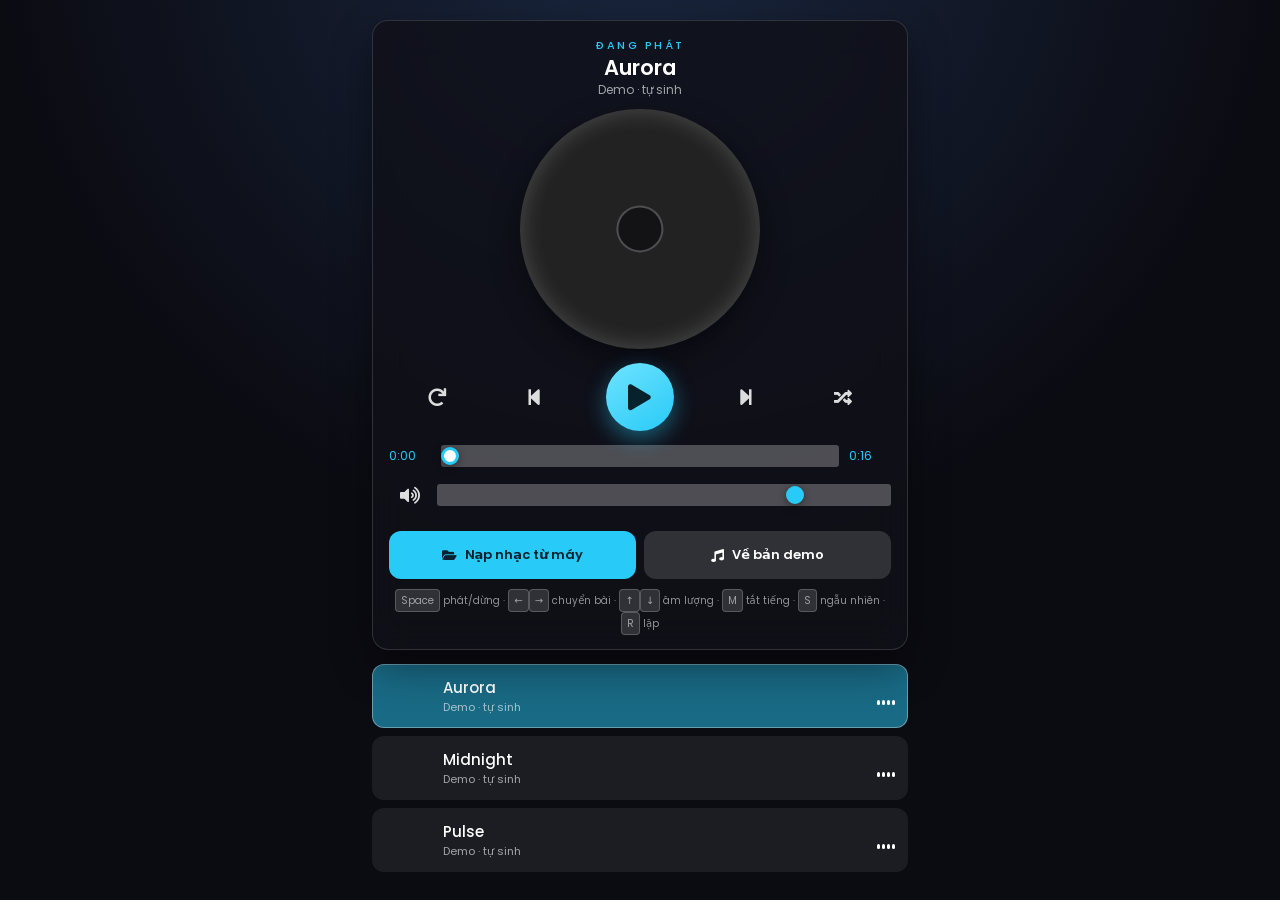
==== android/app/src/main/assets/www/index.html @ bdb205fd "Music Player: glassmorphism web player + Android WebView wrapper - HTML/CSS/JS thuan, khong framewor" ====
<!DOCTYPE html>
<html lang="vi">
  <head>
    <meta charset="UTF-8" />
    <!-- viewport-fit=cover để env(safe-area-inset-*) hoạt động trên máy có notch -->
    <meta
      name="viewport"
      content="width=device-width, initial-scale=1.0, maximum-scale=1.0, user-scalable=no, viewport-fit=cover"
    />
    <meta name="theme-color" content="#0B0B12" />
    <title>Music Player</title>

    <link rel="stylesheet" href="https://cdnjs.cloudflare.com/ajax/libs/font-awesome/5.15.2/css/all.min.css" />
    <link rel="preconnect" href="https://fonts.gstatic.com" crossorigin />
    <link
      rel="stylesheet"
      href="https://fonts.googleapis.com/css2?family=Poppins:wght@300;400;500;600;700&display=swap"
    />
    <link rel="stylesheet" href="style.css" />
  </head>

  <body>
    <div class="player" id="player">
      <!-- ============ DASHBOARD ============ -->
      <div class="dashboard">
        <header>
          <h4>ĐANG PHÁT</h4>
          <h2 id="nowPlaying">—</h2>
          <p class="now-artist" id="nowArtist"></p>
        </header>

        <div class="cd" id="cd">
          <div class="cd-thumb" id="cdThumb"></div>
        </div>

        <p class="error-msg" id="errorMsg" hidden></p>

        <div class="control">
          <button class="btn btn-repeat" id="repeatBtn" aria-label="Lặp">
            <i class="fas fa-redo"></i>
            <span class="badge" id="repeatBadge" hidden>1</span>
          </button>
          <button class="btn btn-prev" id="prevBtn" aria-label="Bài trước">
            <i class="fas fa-step-backward"></i>
          </button>
          <button class="btn btn-toggle-play" id="playBtn" aria-label="Phát hoặc dừng">
            <i class="fas fa-pause icon-pause"></i>
            <i class="fas fa-play icon-play"></i>
          </button>
          <button class="btn btn-next" id="nextBtn" aria-label="Bài sau">
            <i class="fas fa-step-forward"></i>
          </button>
          <button class="btn btn-random" id="randomBtn" aria-label="Ngẫu nhiên">
            <i class="fas fa-random"></i>
          </button>
        </div>

        <div class="progress-div">
          <div class="time time-start" id="timeStart">0:00</div>
          <input
            id="progress"
            class="progress"
            type="range"
            value="0"
            step="0.1"
            min="0"
            max="100"
            aria-label="Tiến trình"
          />
          <div class="time time-end" id="timeEnd">0:00</div>
        </div>

        <div class="volume-div">
          <button class="btn btn-mute" id="muteBtn" aria-label="Tắt tiếng">
            <i class="fas fa-volume-up" id="volIcon"></i>
          </button>
          <input
            id="volume"
            class="volume"
            type="range"
            min="0"
            max="1"
            step="0.01"
            value="0.8"
            aria-label="Âm lượng"
          />
        </div>

        <!-- Nạp nhạc thật từ máy -->
        <div class="load-row">
          <input
            type="file"
            id="fileInput"
            accept="audio/*"
            multiple
            hidden
          />
          <button class="btn-load" id="btnLoad">
            <i class="fas fa-folder-open"></i>
            <span>Nạp nhạc từ máy</span>
          </button>
          <button class="btn-load btn-ghost" id="btnDemo">
            <i class="fas fa-music"></i>
            <span>Về bản demo</span>
          </button>
        </div>

        <p class="hint">
          <kbd>Space</kbd> phát/dừng · <kbd>←</kbd><kbd>→</kbd> chuyển bài ·
          <kbd>↑</kbd><kbd>↓</kbd> âm lượng · <kbd>M</kbd> tắt tiếng · <kbd>S</kbd> ngẫu nhiên · <kbd>R</kbd> lặp
        </p>
      </div>

      <!-- ============ PLAYLIST ============ -->
      <div class="playlist" id="playlist"></div>
    </div>

    <audio id="audio" preload="metadata" playsinline></audio>

    <script src="main.js"></script>
  </body>
</html>
---- android/app/src/main/assets/www/style.css ----
/* ==========================================================
   Music Player — bản Android
   Tương thích mọi kích thước: dùng rem/clamp, không khoá px cứng.
   Có padding safe-area để không bị che bởi notch / thanh trạng thái.
   ========================================================== */

:root {
  --primary: #28caf7;
  --primary-soft: rgba(40, 202, 247, 0.5);
  --glass-2: rgba(255, 255, 255, 0.14);
  --radius: 16px;
  --shadow: 0 18px 40px rgba(0, 0, 0, 0.4);
  --ease: cubic-bezier(0.22, 0.61, 0.36, 1);
  --tap: 48px; /* vùng chạm tối thiểu chuẩn Android */
}

* {
  margin: 0;
  padding: 0;
  box-sizing: border-box;
  -webkit-tap-highlight-color: transparent;
}

html {
  box-sizing: border-box;
  font-family: "Poppins", system-ui, -apple-system, "Segoe UI", sans-serif;
  scroll-behavior: smooth;
  -webkit-text-size-adjust: 100%;
}

body {
  min-height: 100vh;
  background: radial-gradient(circle at 50% -10%, #1a2740 0%, #0b0b12 55%);
  background-attachment: fixed;
  color: #fff;
  /* Chừa chỗ cho notch + thanh điều hướng trên mọi thiết bị */
  padding: env(safe-area-inset-top) env(safe-area-inset-right)
    env(safe-area-inset-bottom) env(safe-area-inset-left);
  overscroll-behavior-y: contain;
}

.player {
  max-width: 480px;
  margin: 0 auto;
  padding: 10px 12px calc(40px + env(safe-area-inset-bottom));
}

/* ============ DASHBOARD ============ */
.dashboard {
  position: sticky;
  top: calc(10px + env(safe-area-inset-top));
  z-index: 5;
  padding: 16px 16px 14px;
  background-color: rgba(16, 16, 24, 0.82);
  backdrop-filter: blur(18px) saturate(140%);
  -webkit-backdrop-filter: blur(18px) saturate(140%);
  border: 1px solid var(--glass-2);
  border-radius: var(--radius);
  box-shadow: var(--shadow);
}

header {
  text-align: center;
  margin-bottom: 10px;
}

header h4 {
  color: var(--primary);
  font-size: 11px;
  font-weight: 500;
  letter-spacing: 2.5px;
}

header h2 {
  font-size: clamp(17px, 4.6vw, 21px);
  font-weight: 600;
  line-height: 1.3;
  overflow: hidden;
  text-overflow: ellipsis;
  white-space: nowrap;
}

.now-artist {
  font-size: 12px;
  color: rgba(255, 255, 255, 0.62);
  overflow: hidden;
  text-overflow: ellipsis;
  white-space: nowrap;
}

/* CD — kích thước co theo bề rộng màn hình */
.cd {
  display: flex;
  margin: 0 auto;
  width: min(56vw, 210px);
  transition: opacity 0.1s linear;
}

.cd-thumb {
  width: 100%;
  padding-top: 100%;
  border-radius: 50%;
  background-color: #222;
  background-size: cover;
  background-position: center;
  position: relative;
  box-shadow:
    0 0 1.5em rgba(255, 255, 255, 0.2) inset,
    0 10px 30px rgba(0, 0, 0, 0.45);
}

.cd-thumb::after {
  content: "";
  position: absolute;
  top: 50%;
  left: 50%;
  width: 18%;
  height: 18%;
  transform: translate(-50%, -50%);
  border-radius: 50%;
  background: rgba(18, 18, 22, 0.9);
  border: 2px solid rgba(255, 255, 255, 0.25);
}

/* ============ CONTROLS ============ */
.control {
  display: flex;
  align-items: center;
  justify-content: space-around;
  padding: 14px 0 8px;
}

.btn {
  position: relative;
  background: none;
  border: 0;
  color: #ddd;
  /* Vùng chạm tối thiểu 48px cho ngón tay */
  min-width: var(--tap);
  min-height: var(--tap);
  display: flex;
  align-items: center;
  justify-content: center;
  font-size: 18px;
  cursor: pointer;
  transition: transform 0.16s var(--ease), color 0.16s var(--ease);
}

.btn:active {
  transform: scale(0.92);
}

.btn-toggle-play {
  width: 68px;
  height: 68px;
  min-width: 68px;
  min-height: 68px;
  border-radius: 50%;
  font-size: 26px;
  color: #06222c;
  background: linear-gradient(145deg, #6fe3ff, var(--primary));
  box-shadow: 0 8px 22px rgba(40, 202, 247, 0.42);
}

.icon-pause {
  display: none;
}

.player.playing .icon-pause {
  display: block;
}

.player.playing .icon-play {
  display: none;
}

.btn.active,
i.active {
  color: var(--primary);
}

.badge {
  position: absolute;
  top: 6px;
  right: 8px;
  background: var(--primary);
  color: #06222c;
  font-size: 9px;
  font-weight: 700;
  font-style: normal;
  width: 14px;
  height: 14px;
  line-height: 14px;
  text-align: center;
  border-radius: 50%;
}

/* ============ THANH TRƯỢC ============ */
.progress-div {
  display: flex;
  justify-content: space-between;
  align-items: center;
  gap: 10px;
  margin: 6px 0 4px;
}

.time {
  color: var(--primary);
  font-size: 12px;
  font-variant-numeric: tabular-nums;
  min-width: 42px;
}

.progress,
.volume {
  -webkit-appearance: none;
  appearance: none;
  background: rgba(255, 255, 255, 0.26);
  outline: none;
  cursor: pointer;
  border-radius: 3px;
  flex: 1;
  /* Cao hơn để dễ kéo bằng ngón tay */
  height: 22px;
  background-repeat: no-repeat;
  background-position: center;
}

.progress::-webkit-slider-thumb,
.volume::-webkit-slider-thumb {
  -webkit-appearance: none;
  width: 18px;
  height: 18px;
  border-radius: 50%;
  background: #fff;
  border: 3px solid var(--primary);
  box-shadow: 0 2px 8px rgba(0, 0, 0, 0.4);
}

.volume::-webkit-slider-thumb {
  border-color: var(--primary);
  background: var(--primary);
}

.volume-div {
  display: flex;
  align-items: center;
  gap: 6px;
  margin-top: 4px;
}

.btn-mute {
  min-width: 42px;
  padding: 0;
}

/* ============ NÚT NẠP NHẠC ============ */
.load-row {
  display: flex;
  gap: 8px;
  margin-top: 12px;
}

.btn-load {
  flex: 1;
  display: flex;
  align-items: center;
  justify-content: center;
  gap: 8px;
  min-height: var(--tap);
  padding: 10px 8px;
  border: 0;
  border-radius: 12px;
  background: var(--primary);
  color: #06222c;
  font-family: inherit;
  font-size: 13px;
  font-weight: 600;
  cursor: pointer;
  transition: transform 0.16s var(--ease), filter 0.16s var(--ease);
}

.btn-load:active {
  transform: scale(0.96);
  filter: brightness(0.9);
}

.btn-ghost {
  background: var(--glass-2);
  color: #fff;
}

/* ============ LỖI & GỢI Ý ============ */
.error-msg {
  margin-top: 10px;
  padding: 8px 12px;
  border-radius: 8px;
  background: rgba(255, 90, 90, 0.18);
  border: 1px solid rgba(255, 90, 90, 0.45);
  color: #ffd7d7;
  font-size: 12px;
  text-align: center;
}

.hint {
  margin-top: 10px;
  text-align: center;
  font-size: 10px;
  color: rgba(255, 255, 255, 0.55);
  line-height: 1.9;
}

kbd {
  display: inline-block;
  padding: 1px 5px;
  border-radius: 4px;
  background: rgba(255, 255, 255, 0.14);
  border: 1px solid rgba(255, 255, 255, 0.2);
  font-family: inherit;
  font-size: 10px;
}

/* ============ PLAYLIST ============ */
.playlist {
  margin-top: 14px;
}

.song {
  display: flex;
  align-items: center;
  margin-bottom: 8px;
  padding: 8px 12px;
  background-color: rgba(255, 255, 255, 0.07);
  border: 1px solid transparent;
  border-radius: 12px;
  cursor: pointer;
  transition: background-color 0.22s var(--ease), transform 0.22s var(--ease),
    border-color 0.22s var(--ease);
}

.song:active {
  transform: scale(0.99);
  background-color: rgba(255, 255, 255, 0.14);
}

.song.active {
  background-color: var(--primary-soft);
  border-color: rgba(255, 255, 255, 0.35);
}

.song .thumb {
  width: 46px;
  height: 46px;
  border-radius: 50%;
  background-size: cover;
  background-position: center;
  margin-right: 12px;
  flex-shrink: 0;
}

.song .body {
  flex: 1;
  min-width: 0;
}

.song .title {
  font-size: 15px;
  font-weight: 500;
  overflow: hidden;
  text-overflow: ellipsis;
  white-space: nowrap;
}

.song .author {
  font-size: 11px;
  color: rgba(255, 255, 255, 0.6);
  overflow: hidden;
  text-overflow: ellipsis;
  white-space: nowrap;
}

/* Equalizer nhảy ở bài đang phát */
.eq {
  display: flex;
  align-items: flex-end;
  gap: 2px;
  height: 18px;
  margin-left: 10px;
  flex-shrink: 0;
}

.eq span {
  width: 3px;
  height: 28%;
  background: #fff;
  border-radius: 2px;
}

.player.playing .song.active .eq span {
  animation: eq 0.9s ease-in-out infinite;
}

.eq span:nth-child(2) { animation-delay: 0.15s; }
.eq span:nth-child(3) { animation-delay: 0.3s; }
.eq span:nth-child(4) { animation-delay: 0.45s; }

@keyframes eq {
  0%, 100% { height: 25%; }
  50% { height: 100%; }
}

@media (prefers-reduced-motion: reduce) {
  * { animation-duration: 0.001ms !important; transition-duration: 0.001ms !important; }
}

/* ============ MÁY NHỎ ============ */
@media (max-width: 360px) {
  .player { padding: 8px 8px 30px; }
  .dashboard { padding: 12px 12px 10px; }
  .btn-toggle-play { width: 60px; height: 60px; min-width: 60px; min-height: 60px; }
  .hint { display: none; }
  .btn-load span { font-size: 12px; }
}

/* ============ MÁY LỚN / BẢNG ============ */
@media (min-width: 700px) {
  .player { max-width: 560px; padding-top: 20px; }
  .cd { width: 240px; }
}

/* ============ NGANG ============ */
@media (orientation: landscape) and (max-height: 520px) {
  .dashboard { padding: 10px 14px; }
  .cd { width: min(30vw, 130px); }
  .hint { display: none; }
}
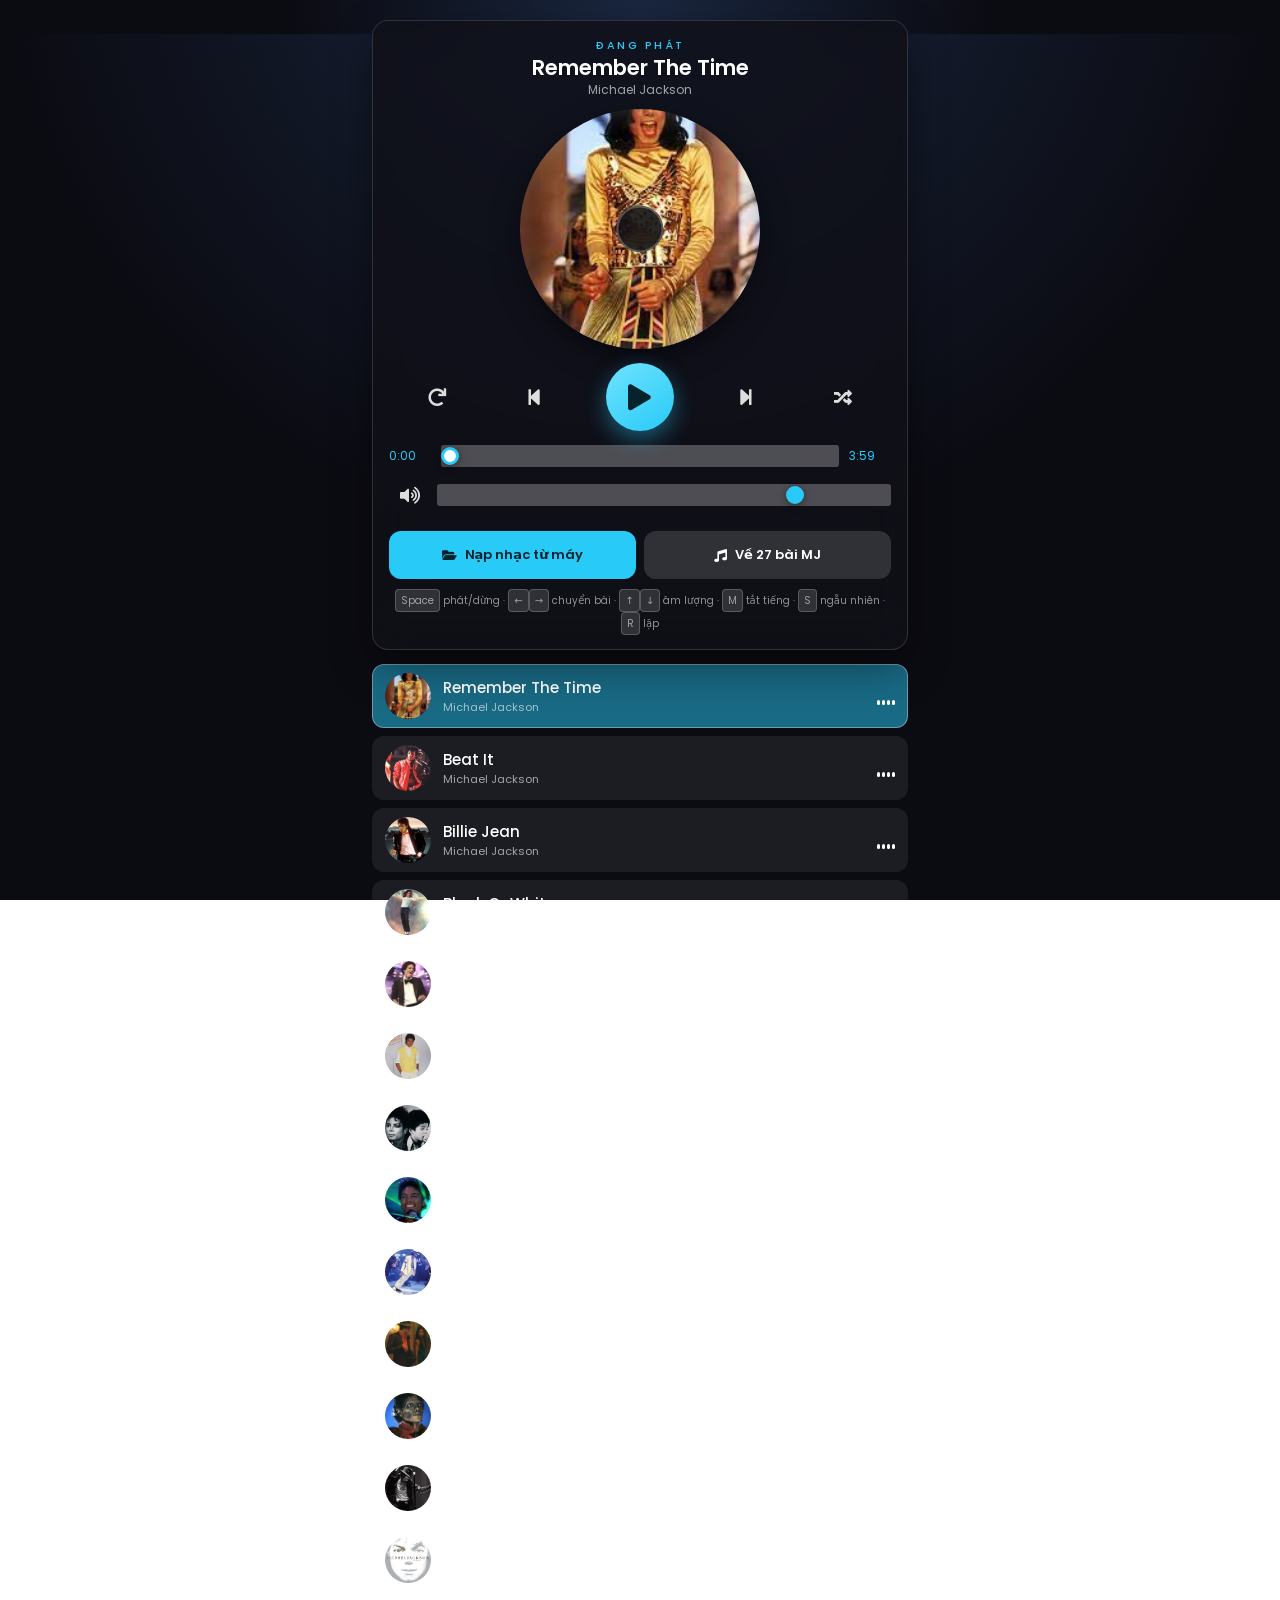
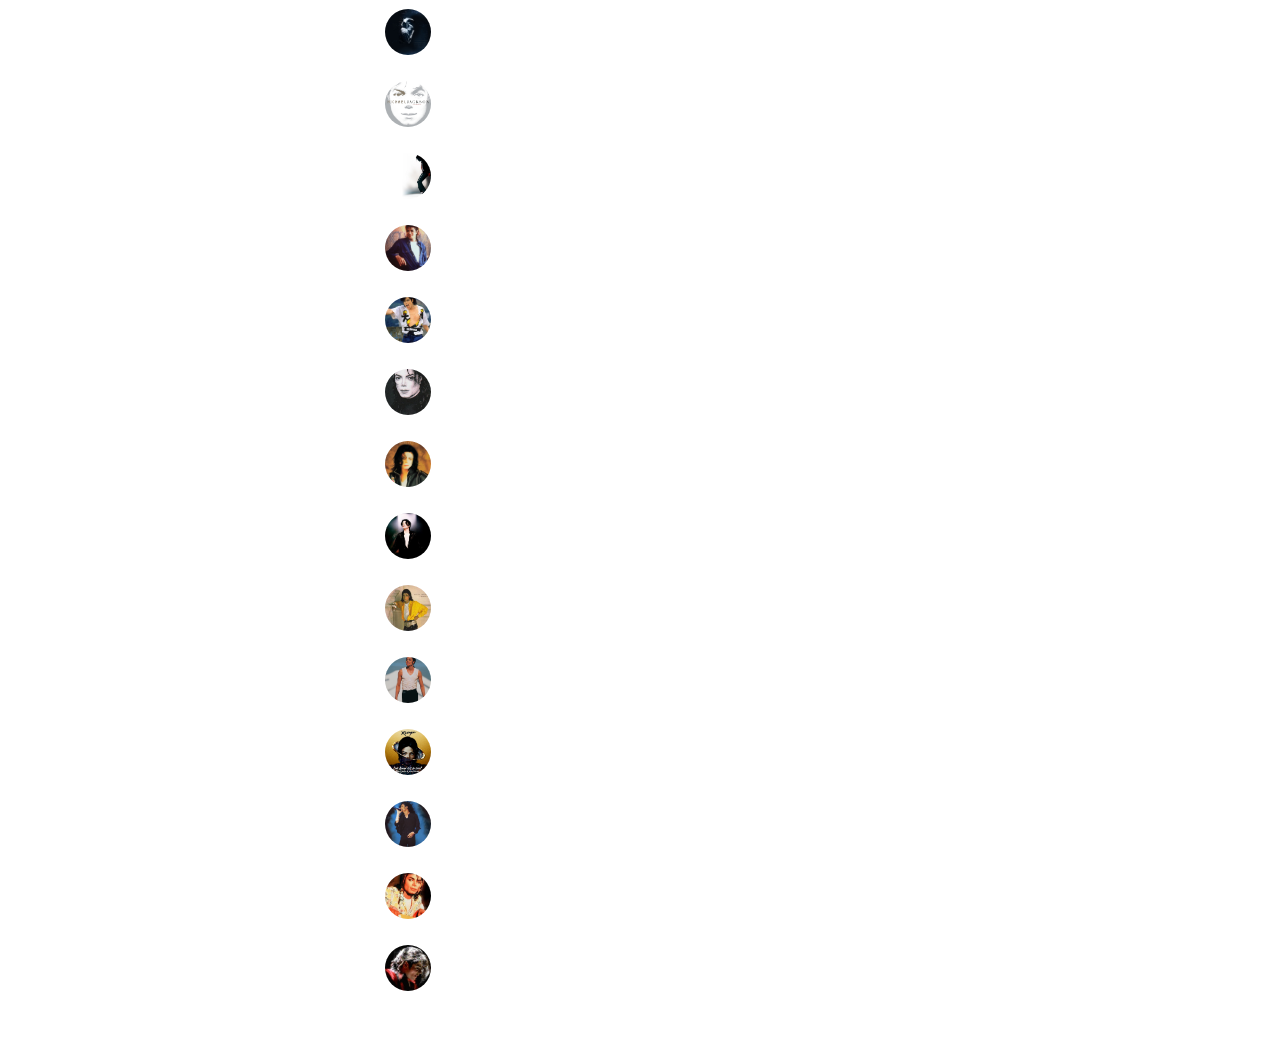
==== commit 5ba39235: "Dong bo web app da sua vao ban Android assets + build lai APK APK cu chua ban main.js/style.css cu (" ====
--- a/android/app/src/main/assets/www/index.html
+++ b/android/app/src/main/assets/www/index.html
@@ -16,7 +16,12 @@
       rel="stylesheet"
       href="https://fonts.googleapis.com/css2?family=Poppins:wght@300;400;500;600;700&display=swap"
     />
-    <link rel="stylesheet" href="style.css" />
+    <!--
+      Gắn ?v= cho CSS/JS: GitHub Pages cache file tĩnh (Cache-Control: max-age=600).
+      Không có query này thì sửa code xong người dùng vẫn thấy bản cũ.
+      Nhớ TĂNG số mỗi lần sửa style.css / main.js.
+    -->
+    <link rel="stylesheet" href="style.css?v=5" />
   </head>
 
   <body>
@@ -101,7 +106,7 @@
           </button>
           <button class="btn-load btn-ghost" id="btnDemo">
             <i class="fas fa-music"></i>
-            <span>Về bản demo</span>
+            <span>Về 27 bài MJ</span>
           </button>
         </div>
 
@@ -117,6 +122,6 @@
 
     <audio id="audio" preload="metadata" playsinline></audio>
 
-    <script src="main.js"></script>
+    <script src="main.js?v=5"></script>
   </body>
 </html>
--- a/android/app/src/main/assets/www/style.css
+++ b/android/app/src/main/assets/www/style.css
@@ -24,7 +24,6 @@
 html {
   box-sizing: border-box;
   font-family: "Poppins", system-ui, -apple-system, "Segoe UI", sans-serif;
-  scroll-behavior: smooth;
   -webkit-text-size-adjust: 100%;
 }
 
@@ -43,6 +42,23 @@
   max-width: 480px;
   margin: 0 auto;
   padding: 10px 12px calc(40px + env(safe-area-inset-bottom));
+}
+
+/*
+  Dashboard position:sticky tụt 10px dưới đỉnh → khe hở 10px ở trên.
+  Bài hát cuộn lên sẽ lọt vào khe đó và bị cắt cụt, trông như lỗi render.
+  Lớp phủ này dùng ĐÚNG nền của body nên liền mạch, không thấy đường nối.
+*/
+.player::before {
+  content: "";
+  position: fixed;
+  top: 0;
+  left: 0;
+  right: 0;
+  height: calc(34px + env(safe-area-inset-top));
+  background: radial-gradient(circle at 50% -10%, #1a2740 0%, #0b0b12 55%);
+  z-index: 4;
+  pointer-events: none;
 }
 
 /* ============ DASHBOARD ============ */
@@ -88,12 +104,16 @@
   white-space: nowrap;
 }
 
-/* CD — kích thước co theo bề rộng màn hình */
+/* CD — kích thước co theo bề rộng màn hình.
+   QUAN TRỌNG: co bằng transform:scale() chứ KHÔNG đổi width.
+   Đổi width sẽ làm chiều cao dashboard (position:sticky) thay đổi theo scroll,
+   khiến logic canh bài đang phát không bao giờ khớp. transform không chiếm chỗ layout. */
 .cd {
   display: flex;
   margin: 0 auto;
   width: min(56vw, 210px);
-  transition: opacity 0.1s linear;
+  transform-origin: top center;
+  transition: transform 0.12s linear, opacity 0.12s linear;
 }
 
 .cd-thumb {
@@ -291,15 +311,39 @@
 }
 
 /* ============ LỖI & GỢI Ý ============ */
+/*
+  Lỗi phải là TOAST CỐ ĐỊNH, tuyệt đối không nằm trong dashboard.
+  Lý do: dashboard position:sticky — nếu hộp lỗi nằm bên trong, lúc nó xuất hiện/ẩn
+  sẽ đổi chiều cao dashboard, đẩy toàn bộ playlist, làm hỏng logic canh bài đang phát.
+*/
 .error-msg {
-  margin-top: 10px;
-  padding: 8px 12px;
-  border-radius: 8px;
-  background: rgba(255, 90, 90, 0.18);
-  border: 1px solid rgba(255, 90, 90, 0.45);
-  color: #ffd7d7;
-  font-size: 12px;
+  position: fixed;
+  left: 50%;
+  transform: translateX(-50%);
+  bottom: calc(16px + env(safe-area-inset-bottom));
+  z-index: 50;
+  width: min(420px, calc(100vw - 32px));
+  margin: 0;
+  padding: 10px 14px;
+  border-radius: 10px;
+  background: rgba(150, 24, 32, 0.94);
+  border: 1px solid rgba(255, 120, 120, 0.5);
+  color: #ffe4e4;
+  font-size: 12.5px;
   text-align: center;
+  box-shadow: 0 10px 30px rgba(0, 0, 0, 0.5);
+  animation: toast-in 0.2s ease-out;
+}
+
+@keyframes toast-in {
+  from {
+    opacity: 0;
+    transform: translateX(-50%) translateY(8px);
+  }
+  to {
+    opacity: 1;
+    transform: translateX(-50%) translateY(0);
+  }
 }
 
 .hint {
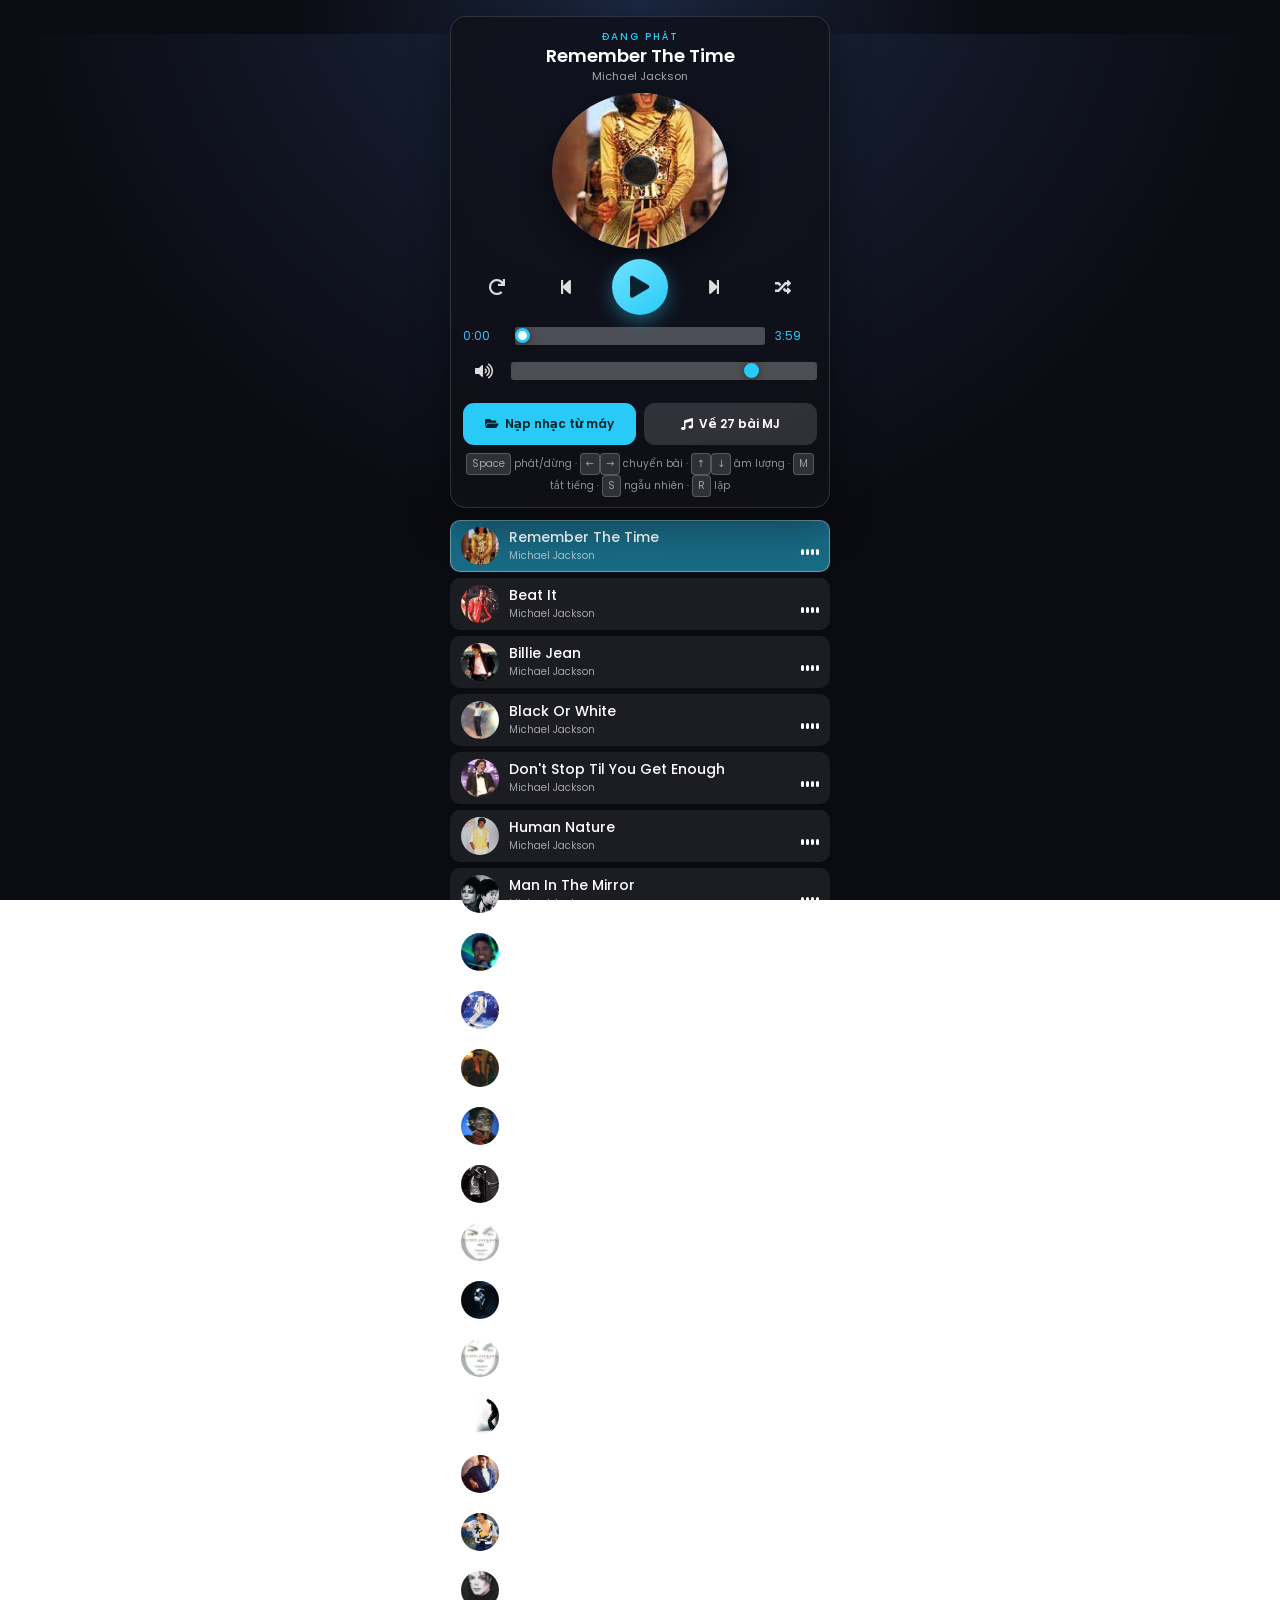
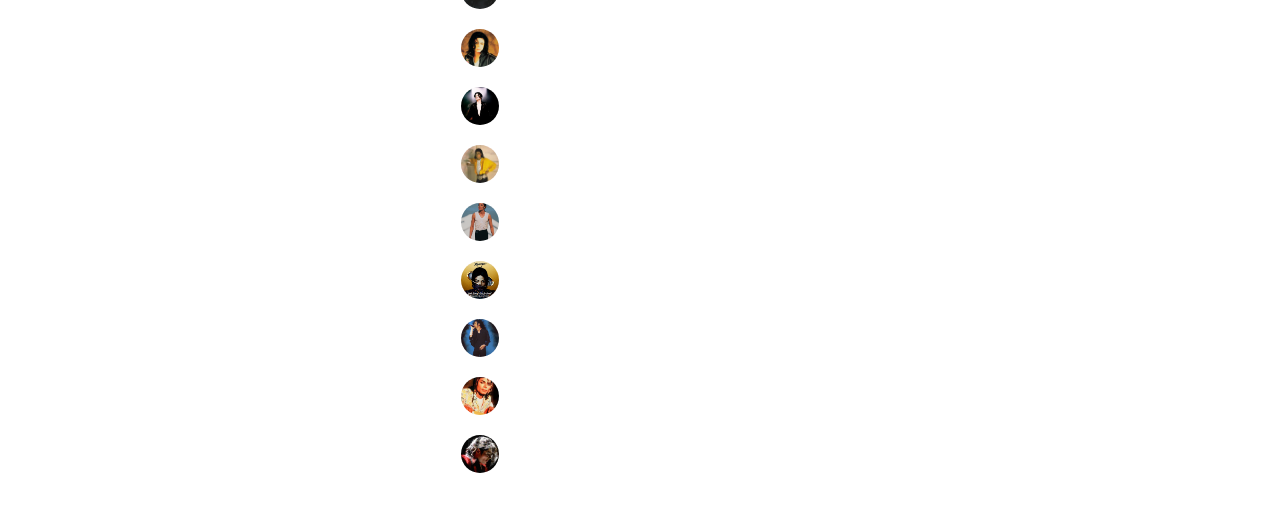
==== commit 5d28be08: "Giao dien nho gon + dia co that su khi cuon - applyCd: chia range sai (cdFull*260) nen dia gan nhu k" ====
--- a/android/app/src/main/assets/www/index.html
+++ b/android/app/src/main/assets/www/index.html
@@ -21,7 +21,7 @@
       Không có query này thì sửa code xong người dùng vẫn thấy bản cũ.
       Nhớ TĂNG số mỗi lần sửa style.css / main.js.
     -->
-    <link rel="stylesheet" href="style.css?v=5" />
+    <link rel="stylesheet" href="style.css?v=6" />
   </head>
 
   <body>
@@ -122,6 +122,6 @@
 
     <audio id="audio" preload="metadata" playsinline></audio>
 
-    <script src="main.js?v=5"></script>
+    <script src="main.js?v=6"></script>
   </body>
 </html>
--- a/android/app/src/main/assets/www/style.css
+++ b/android/app/src/main/assets/www/style.css
@@ -39,9 +39,9 @@
 }
 
 .player {
-  max-width: 480px;
+  max-width: 360px;
   margin: 0 auto;
-  padding: 10px 12px calc(40px + env(safe-area-inset-bottom));
+  padding: 10px 10px calc(30px + env(safe-area-inset-bottom));
 }
 
 /*
@@ -64,9 +64,9 @@
 /* ============ DASHBOARD ============ */
 .dashboard {
   position: sticky;
-  top: calc(10px + env(safe-area-inset-top));
+  top: calc(8px + env(safe-area-inset-top));
   z-index: 5;
-  padding: 16px 16px 14px;
+  padding: 12px 12px 10px;
   background-color: rgba(16, 16, 24, 0.82);
   backdrop-filter: blur(18px) saturate(140%);
   -webkit-backdrop-filter: blur(18px) saturate(140%);
@@ -77,27 +77,27 @@
 
 header {
   text-align: center;
-  margin-bottom: 10px;
+  margin-bottom: 8px;
 }
 
 header h4 {
   color: var(--primary);
-  font-size: 11px;
+  font-size: 10px;
   font-weight: 500;
-  letter-spacing: 2.5px;
+  letter-spacing: 2px;
 }
 
 header h2 {
-  font-size: clamp(17px, 4.6vw, 21px);
+  font-size: clamp(15px, 4.2vw, 18px);
   font-weight: 600;
-  line-height: 1.3;
+  line-height: 1.25;
   overflow: hidden;
   text-overflow: ellipsis;
   white-space: nowrap;
 }
 
 .now-artist {
-  font-size: 12px;
+  font-size: 11px;
   color: rgba(255, 255, 255, 0.62);
   overflow: hidden;
   text-overflow: ellipsis;
@@ -108,22 +108,29 @@
    QUAN TRỌNG: co bằng transform:scale() chứ KHÔNG đổi width.
    Đổi width sẽ làm chiều cao dashboard (position:sticky) thay đổi theo scroll,
    khiến logic canh bài đang phát không bao giờ khớp. transform không chiếm chỗ layout. */
+/* CD — khoang chừa KỔ ĐỊNH, không bao giờ đổi chiều cao theo scroll.
+   Nếu chiều cao dashboard đổi khi cuộn thì các nút điều khiển bị đẩy lên,
+   người dùng bấm nhầm — và scrollToActive() cũng không bao giờ khớp.
+   Giữ khoang cố định, co đĩa bằng TRANSFORM.
+   transform-origin: bottom center → đĩa co về phía nút điều khiển nên không
+   hở lỗ hổng; khoảng trống luôn nằm ở phía trên. */
 .cd {
   display: flex;
   margin: 0 auto;
-  width: min(56vw, 210px);
-  transform-origin: top center;
-  transition: transform 0.12s linear, opacity 0.12s linear;
+  width: min(42vw, 156px);
+  height: min(42vw, 156px);
 }
 
 .cd-thumb {
   width: 100%;
-  padding-top: 100%;
+  height: 100%;
   border-radius: 50%;
   background-color: #222;
   background-size: cover;
   background-position: center;
   position: relative;
+  transform-origin: bottom center;
+  will-change: transform, opacity;
   box-shadow:
     0 0 1.5em rgba(255, 255, 255, 0.2) inset,
     0 10px 30px rgba(0, 0, 0, 0.45);
@@ -147,7 +154,7 @@
   display: flex;
   align-items: center;
   justify-content: space-around;
-  padding: 14px 0 8px;
+  padding: 10px 0 6px;
 }
 
 .btn {
@@ -155,13 +162,13 @@
   background: none;
   border: 0;
   color: #ddd;
-  /* Vùng chạm tối thiểu 48px cho ngón tay */
-  min-width: var(--tap);
-  min-height: var(--tap);
+  /* Vùng chạm tối thiểu 44px — nhỏ nhất còn dùng tay thoải mái */
+  min-width: 44px;
+  min-height: 44px;
   display: flex;
   align-items: center;
   justify-content: center;
-  font-size: 18px;
+  font-size: 16px;
   cursor: pointer;
   transition: transform 0.16s var(--ease), color 0.16s var(--ease);
 }
@@ -171,15 +178,15 @@
 }
 
 .btn-toggle-play {
-  width: 68px;
-  height: 68px;
-  min-width: 68px;
-  min-height: 68px;
-  border-radius: 50%;
-  font-size: 26px;
+  width: 56px;
+  height: 56px;
+  min-width: 56px;
+  min-height: 56px;
+  border-radius: 50%;
+  font-size: 22px;
   color: #06222c;
   background: linear-gradient(145deg, #6fe3ff, var(--primary));
-  box-shadow: 0 8px 22px rgba(40, 202, 247, 0.42);
+  box-shadow: 0 6px 18px rgba(40, 202, 247, 0.4);
 }
 
 .icon-pause {
@@ -240,8 +247,7 @@
   cursor: pointer;
   border-radius: 3px;
   flex: 1;
-  /* Cao hơn để dễ kéo bằng ngón tay */
-  height: 22px;
+  height: 18px;
   background-repeat: no-repeat;
   background-position: center;
 }
@@ -249,8 +255,8 @@
 .progress::-webkit-slider-thumb,
 .volume::-webkit-slider-thumb {
   -webkit-appearance: none;
-  width: 18px;
-  height: 18px;
+  width: 15px;
+  height: 15px;
   border-radius: 50%;
   background: #fff;
   border: 3px solid var(--primary);
@@ -278,7 +284,7 @@
 .load-row {
   display: flex;
   gap: 8px;
-  margin-top: 12px;
+  margin-top: 10px;
 }
 
 .btn-load {
@@ -286,15 +292,15 @@
   display: flex;
   align-items: center;
   justify-content: center;
-  gap: 8px;
-  min-height: var(--tap);
-  padding: 10px 8px;
+  gap: 6px;
+  min-height: 42px;
+  padding: 8px 6px;
   border: 0;
-  border-radius: 12px;
+  border-radius: 11px;
   background: var(--primary);
   color: #06222c;
   font-family: inherit;
-  font-size: 13px;
+  font-size: 12px;
   font-weight: 600;
   cursor: pointer;
   transition: transform 0.16s var(--ease), filter 0.16s var(--ease);
@@ -346,12 +352,20 @@
   }
 }
 
+/* Gợi ý phím tắt — chỉ hiện trên màn hình rộng (bàn phím).
+   Trên điện thoại vô dụng và chiếm chỗ, nên ẩn đi cho gọn. */
 .hint {
-  margin-top: 10px;
+  margin-top: 8px;
   text-align: center;
   font-size: 10px;
   color: rgba(255, 255, 255, 0.55);
-  line-height: 1.9;
+  line-height: 1.8;
+}
+
+@media (max-width: 760px), (pointer: coarse) {
+  .hint {
+    display: none;
+  }
 }
 
 kbd {
@@ -366,17 +380,17 @@
 
 /* ============ PLAYLIST ============ */
 .playlist {
-  margin-top: 14px;
+  margin-top: 12px;
 }
 
 .song {
   display: flex;
   align-items: center;
-  margin-bottom: 8px;
-  padding: 8px 12px;
+  margin-bottom: 6px;
+  padding: 6px 10px;
   background-color: rgba(255, 255, 255, 0.07);
   border: 1px solid transparent;
-  border-radius: 12px;
+  border-radius: 10px;
   cursor: pointer;
   transition: background-color 0.22s var(--ease), transform 0.22s var(--ease),
     border-color 0.22s var(--ease);
@@ -393,12 +407,12 @@
 }
 
 .song .thumb {
-  width: 46px;
-  height: 46px;
+  width: 38px;
+  height: 38px;
   border-radius: 50%;
   background-size: cover;
   background-position: center;
-  margin-right: 12px;
+  margin-right: 10px;
   flex-shrink: 0;
 }
 
@@ -408,7 +422,7 @@
 }
 
 .song .title {
-  font-size: 15px;
+  font-size: 14px;
   font-weight: 500;
   overflow: hidden;
   text-overflow: ellipsis;
@@ -416,7 +430,7 @@
 }
 
 .song .author {
-  font-size: 11px;
+  font-size: 10px;
   color: rgba(255, 255, 255, 0.6);
   overflow: hidden;
   text-overflow: ellipsis;
@@ -468,8 +482,8 @@
 
 /* ============ MÁY LỚN / BẢNG ============ */
 @media (min-width: 700px) {
-  .player { max-width: 560px; padding-top: 20px; }
-  .cd { width: 240px; }
+  .player { max-width: 400px; padding-top: 16px; }
+  .cd { width: 176px; }
 }
 
 /* ============ NGANG ============ */
